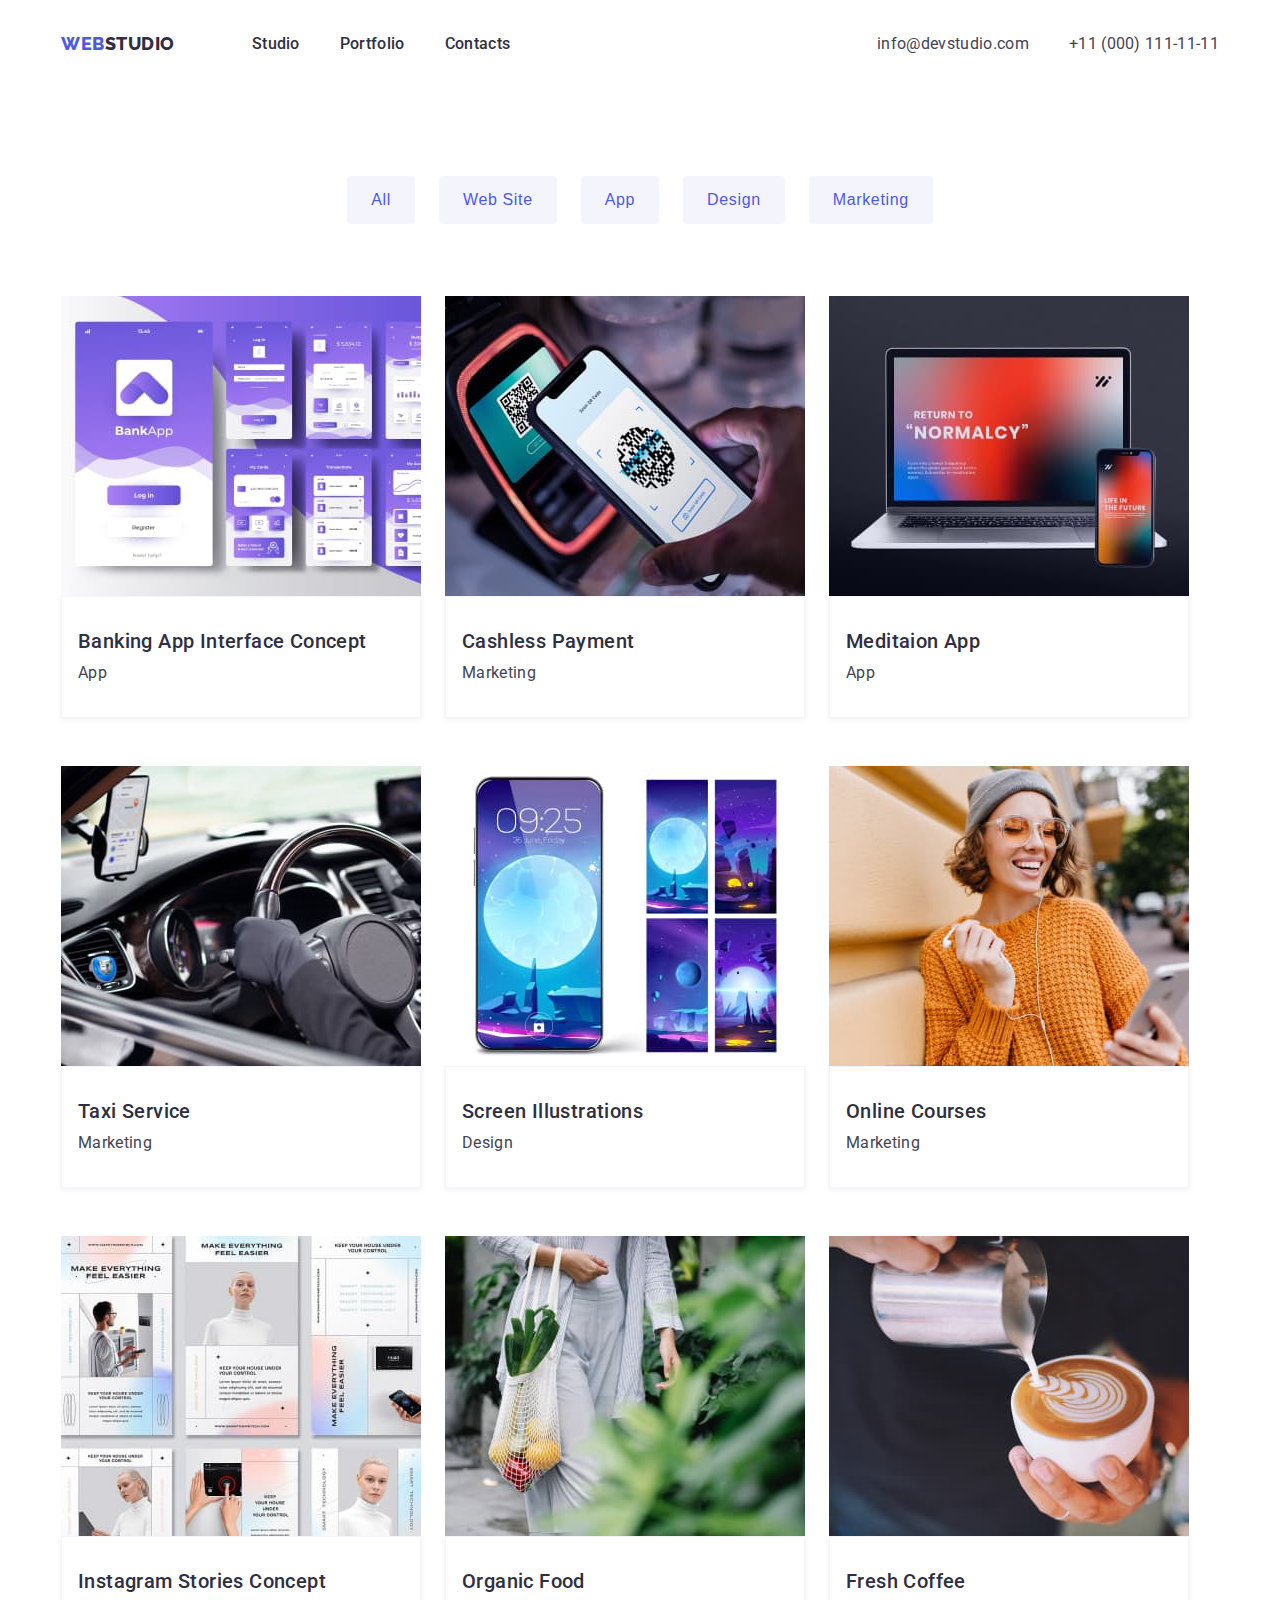
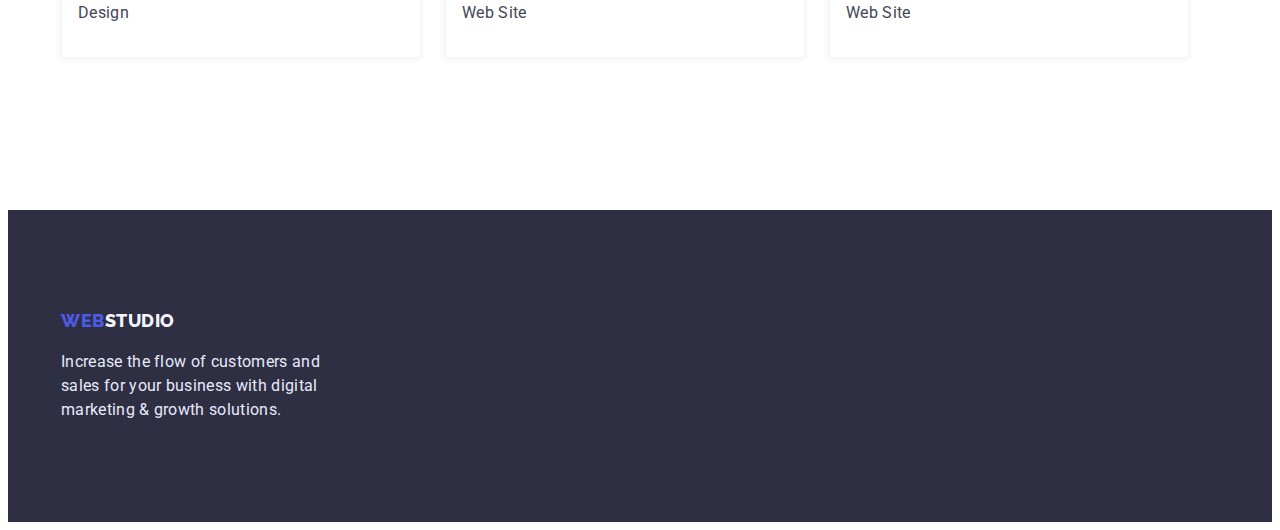
==== portfolio.html @ 528303ea "hw-3_save-1" ====
<!DOCTYPE html>
<html lang="en">
<head>
    <meta charset="UTF-8" />
    <meta http-equiv="X-UA-Compatible" content="IE=edge" />
    <meta name="viewport" content="width=device-width, initial-scale=1.0" />
    <title>Portfolio</title>
    <link rel="preconnect" href="https://fonts.googleapis.com" />
    <link rel="preconnect" href="https://fonts.gstatic.com" crossorigin />
    <link
      href="https://fonts.googleapis.com/css2?family=Raleway:wght@800&family=Roboto:wght@400;500;700;900&display=swap"
      rel="stylesheet"
    />
    <link
      rel="stylesheet"
      href="https://cdnjs.cloudflare.com/ajax/libs/modern-normalize/1.1.0/modern-normalize.min.css"
      integrity="sha512-wpPYUAdjBVSE4KJnH1VR1HeZfpl1ub8YT/NKx4PuQ5NmX2tKuGu6U/JRp5y+Y8XG2tV+wKQpNHVUX03MfMFn9Q=="
      crossorigin="anonymous"
      referrerpolicy="no-referrer"
    />
    <link rel="stylesheet" href="./css/styles.css" />
  </head>

  <body>
    <!------------------ <HEADER> ------------------->
    <header class="header">
      <div class="container heder-cotainer">
        <nav class="header-navigation">
          <a href="./index.html" class="logo link">
            <span class="logo-first-color logo link">Web</span>Studio
          </a>
          <ul class="header-list list">
            <li class="header-item">
              <a href="./index.html" class="header-link link breadcrumbs"
                >Studio</a
              >
            </li>
            <li class="header-item">
              <a href="./portfolio.html" class="header-link link breadcrumbs"
                >Portfolio</a
              >
            </li>
            <li class="header-item">
              <a href="/" class="header-link link breadcrumbs">Contacts</a>
            </li>
          </ul>
        </nav>
        <ul class="contacts-list list">
          <li class="contacts-item">
            <a
              href="mailto:info@devstudio.com"
              class="mail contacts breadcrumbs link"
              >info@devstudio.com</a
            >
          </li>
          <li class="contacts-item">
            <a href="tel:+110001111111" class="phone contacts breadcrumbs link"
              >+11 (000) 111-11-11</a
            >
          </li>
        </ul>
      </div>
    </header>
      <!------------------ <GALLERY  WORKS>---------------------------->
    <main class="main">
      <section class="button">
        <div class="container portfolio-container">
          <h1 class="visually-hidden">Portfolio</h1>
                    <ul class="button-list list">
              <li class="button-item">
                <button type="button" class="button-link">All</button>
              </li>
              <li class="button-item">
                <button type="button" class="button-link">Web Site</button>
              </li>
              <li class="button-item">
                <button type="button" class="button-link">App</button>
              </li>
              <li class="button-item">
                <button type="button" class="button-link">Design</button>
              </li>
              <li class="button-item">
                <button type="button" class="button-link">Marketing</button>
              </li>
            </ul>
          <ul class="gallery-works-list list">
            <li class="gallery-works-item">
              <a href="/" class="gallary-works-link link">
                <img
                  class="gallery-works-imag"
                  src="./images/works/banking.jpg"
                  alt="presentation of works"
                  width="360"
                />
                <div class="gallery-works-description">
                  <h2 class="gallery-works-title-small title-small">
                    Banking App Interface Concept
                  </h2>
                  <p class="gallery-works-subtitle subtitle">App</p>
                </div>
              </a>
            </li>
            <li class="gallery-works-item">
              <a href="/" class="gallry-works-link link">
                <img
                  class="gallery-imag"
                  src="./images/works/payment.jpg"
                  alt="presentation of works"
                  width="360"
                />
                <div class="gallery-works-description">
                  <h2 class="gallery-works-title-small title-small">
                    Cashless Payment
                  </h2>
                  <p class="gallery-works-subtitle subtitle">Marketing</p>
                </div>
              </a>
            </li>
            <li class="gallery-works-item">
              <a href="/" class="gallry-works-link link">
                <img
                  class="gallery-works-imag"
                  src="./images/works/meditaion.jpg"
                  alt="presentation of works"
                  width="360"
                />
                <div class="gallery-works-description">
                  <h2 class="gallery-works-title-small title-small">
                    Meditaion App
                  </h2>
                  <p class="gallery-works-subtitle subtitle">App</p>
                </div>
              </a>
            </li>
            <li class="gallery-works-item">
              <a href="/" class="gallry-works-link link">
                <img
                  class="gallery-works-imag"
                  src="./images/works/taxi.jpg"
                  alt="presentation of works"
                  width="360"
                />
                <div class="gallery-works-description">
                  <h2 class="gallery-works-title-small title-small">
                    Taxi Service
                  </h2>
                  <p class="gallery-works-subtitle subtitle">Marketing</p>
                </div>
              </a>
            </li>
            <li class="gallery-works-item">
              <a href="/" class="gallry-works-link link">
                <img
                  class="gallery-works-imag"
                  src="./images/works/screen.jpg"
                  alt="presentation of works"
                  width="360"
                />
                <div class="gallery-works-description">
                  <h2 class="gallery-works-title-small title-small">
                    Screen Illustrations
                  </h2>
                  <p class="gallery-works-subtitle subtitle">Design</p>
                </div>
              </a>
            </li>
            <li class="gallery-works-item">
              <a href="/" class="gallry-works-link link">
                <img
                  class="gallery-works-imag"
                  src="./images/works/online-courses.jpg"
                  alt="presentation of works"
                  width="360"
                />
                <div class="gallery-works-description">
                  <h2 class="gallery-works-title-small title-small">
                    Online Courses
                  </h2>
                  <p class="gallery-works-subtitle subtitle">Marketing</p>
                </div>
              </a>
            </li>
            <li class="gallery-works-item">
              <a href="/" class="gallry-works-link link">
                <img
                  class="gallery-works-imag"
                  src="./images/works/instagram-stories.jpg"
                  alt="presentation of works"
                  width="360"
                />
                <div class="gallery-works-description">
                  <h2 class="gallery-works-title-small title-small">
                    Instagram Stories Concept
                  </h2>
                  <p class="gallery-works-subtitle subtitle">Design</p>
                </div>
              </a>
            </li>
            <li class="gallery-works-item">
              <a href="/" class="gallry-works-link link">
                <img
                  class="gallery-works-imag"
                  src="./images/works/organic-food.jpg"
                  alt="presentation of works"
                  width="360"
                />
                <div class="gallery-works-description">
                  <h2 class="gallery-works-title-small title-small">
                    Organic Food
                  </h2>
                  <p class="gallery-works-subtitle subtitle">Web Site</p>
                </div>
              </a>
            </li>
            <li class="gallery-works-item">
              <a href="/" class="gallry-works-link link">
                <img
                  class="gallery-works-imag"
                  src="./images/works/fresh-coffee.jpg"
                  alt="presentation of works"
                  width="360"
                />
                <div class="gallery-works-description">
                  <h2 class="gallery-works-title-small title-small">
                    Fresh Coffee
                  </h2>
                  <p class="gallery-works-subtitle subtitle">Web Site</p>
                </div>
              </a>
            </li>
          </ul>
        </div>
      </section>
    </main>
    <!------------------ <footer>-------------------------------->
    <footer class="footer">
      <div class="container">
        <a href="./index.html" class="footer-logo logo link">
          <span class="footer-logo-first-color logo-first-color link">Web</span
          >Studio
        </a>
        <p class="footer-subtitle subtitle">
          Increase the flow of customers and sales for your business with digital
          marketing & growth solutions.
        </p>
      </div>
    </footer>
    <!------------------ </footer>------------------------------->
  </body>
</html>
---- css/styles.css ----
:root {
  --main-color: #2e2f42;
  --sekond-color: #4d5ae5;
  --background-color: #2e2f42;
  --text-color: #434455;
  --font-weight: 500;
}

body {
  font-family: "Roboto", sans-serif;
  font-weight: 400;
  background-color: #ffffff;
  font-size: 16px;
  line-height: 1.5;
}

h1,
h2,
h3,
h4,
p {
  margin: 0;
}

ul {
  margin: 0;
  padding-left: 0;
}

img {
  display: block;
}

button {
  cursor: pointer;
}

.list {
  list-style: none;
}

.link {
  text-decoration: none;
}

.container {
  width: 1158px;
  padding-left: 15px;
  padding-right: 15px;
  margin-left: auto;
  margin-right: auto;
}

.visually-hidden {
  position: absolute;
  width: 1px;
  height: 1px;
  margin: -1px;
  border: 0;
  padding: 0;

  white-space: nowrap;
  clip-path: inset(100%);
  clip: rect(0 0 0 0);
  overflow: hidden;
}

/* =================HEDER================== */
.header {
  padding-top: 24px;
  padding-bottom: 24px;
}
.heder-cotainer {
  display: flex;
  align-items: center;
}

.header-navigation {
  display: flex;
  align-items: center;
  margin-right: auto;
}

.header-list {
  display: flex;
  margin-left: 77px;
  gap: 40px;
}

.logo {
  font-family: "Raleway", sans-serif;
  font-weight: 800;
  font-size: 18px;
  line-height: 1.33;
  letter-spacing: 0.03em;
  text-transform: uppercase;
  color: var(--main-color);
}

.logo-first-color {
  color: var(--sekond-color);
}

.header-link {
  font-weight: var(--font-weight);
  letter-spacing: 0.02em;
  color: #2e2f42;
}

.breadcrumbs:hover,
.breadcrumbs:active {
  color: var(--sekond-color);
}

.contacts {
  color: var(--text-color);
}

.contacts-list {
  display: flex;
  gap: 40px;
}

.contacts-item {
  letter-spacing: 0.02em;
  color: var(--text-color);
}

.subtitle {
  letter-spacing: 0.02em;
  color: var(--text-color);
}

.titel-medium {
  font-weight: 700;
  font-size: 36px;
  line-height: 1.11;
  letter-spacing: 0.02em;
  text-transform: capitalize;
  color: var(--main-color);
  margin-bottom: 72px;
  text-align: center;
}

.title-small {
  font-weight: var(--font-weight);
  font-size: 20px;
  line-height: 1.2;
  letter-spacing: 0.02em;
  color: var(--main-color);
  margin-bottom: 8px;
}

/* =================HERO================== */

.section-hero {
  padding-top: 192px;
  padding-bottom: 192px;
  background-color: var(--background-color);
}

.hero-title {
  max-width: 496px;
  font-weight: 600;
  font-size: 56px;
  line-height: 1.07;
  letter-spacing: 0.02em;
  color: #ffffff;
  margin-left: auto;
  margin-right: auto;
  text-align: center;
}

/* =================BUTTON================== */
.button-hero {
  display: block;
  margin-top: 48px;
  margin-left: auto;
  margin-right: auto;
  padding: 16px;
  border: none;
  border-radius: 4px;
}


.button-list {
  display: flex;
  gap: 24px;
  margin-bottom: 72px;
justify-content: center;
}

.button-link {
  font-weight: var(--font-weight);
  font-size: 16px;
  line-height: 1.5;
  letter-spacing: 0.04em;
  background-color: #f4f4fd;
  color: var(--sekond-color);
  border: none;
  border-radius: 4px;
  padding: 12px 24px;
}

.button-link:hover,
.button-link:focus {
  background-color: #404bbf;
  color: #ffffff;
}

/* =================ABOUT================== */
.about {
  padding-top: 120px;
  padding-bottom: 120px;
}

.about-list{
  display: flex;
  gap: 24px;
}

/* =================GALLERY-ABOUT================== */
.section-gallery-about {
  padding-bottom: 120px;
}

.gallery-about {
  display: flex;
  gap: 24px;
}

.gallery-about-item {
  width: calc((100%-48px) / 3);
}

/* =================EMPLOYEES================== */

.employees {
  padding-top: 120px;
  padding-bottom: 120px;
  background: #f4f4fd;
}

.employees-list {
  display: flex;
  gap: 24px;
}

.employees-data {
  text-align: center;
  padding-top: 32px;
  padding-bottom: 32px;
  background: #FFFFFF;
box-shadow: 0px 1px 6px rgba(46, 47, 66, 0.08), 0px 1px 1px rgba(46, 47, 66, 0.16), 0px 2px 1px rgba(46, 47, 66, 0.08);
border-radius: 0px 0px 4px 4px;
}

/* =================GALLERY-WORKS================== */
.portfolio-container{

  padding-top: 96px;
  padding-bottom: 152px;

}

.gallery-works-list {
  display: flex;
  flex-wrap: wrap;
  column-gap: 24px;
  row-gap: 48px;
}


.gallery-works-description {
  display: block;
  padding-top: 32px;
  padding-bottom: 32px;
  padding-left: 16px;
  background: #FFFFFF;
border: 0.5px solid #F4F4FD;
box-shadow: 0px 1px 6px rgba(46, 47, 66, 0.08);
}


/* =================FOOTER================== */

.footer-logo {
  font-size: 18px;
  line-height: 1.17;
  color: #f4f4fd;
}

.footer-logo-first-color {
  font-size: 18px;
  line-height: 1.17;
}

.footer {
  background-color: var(--background-color);
  padding-top: 100px;
  padding-bottom: 100px;
}
.footer-subtitle {
  color: #e7e9fc;
  margin-top: 16px;
  max-width: 264px;
}
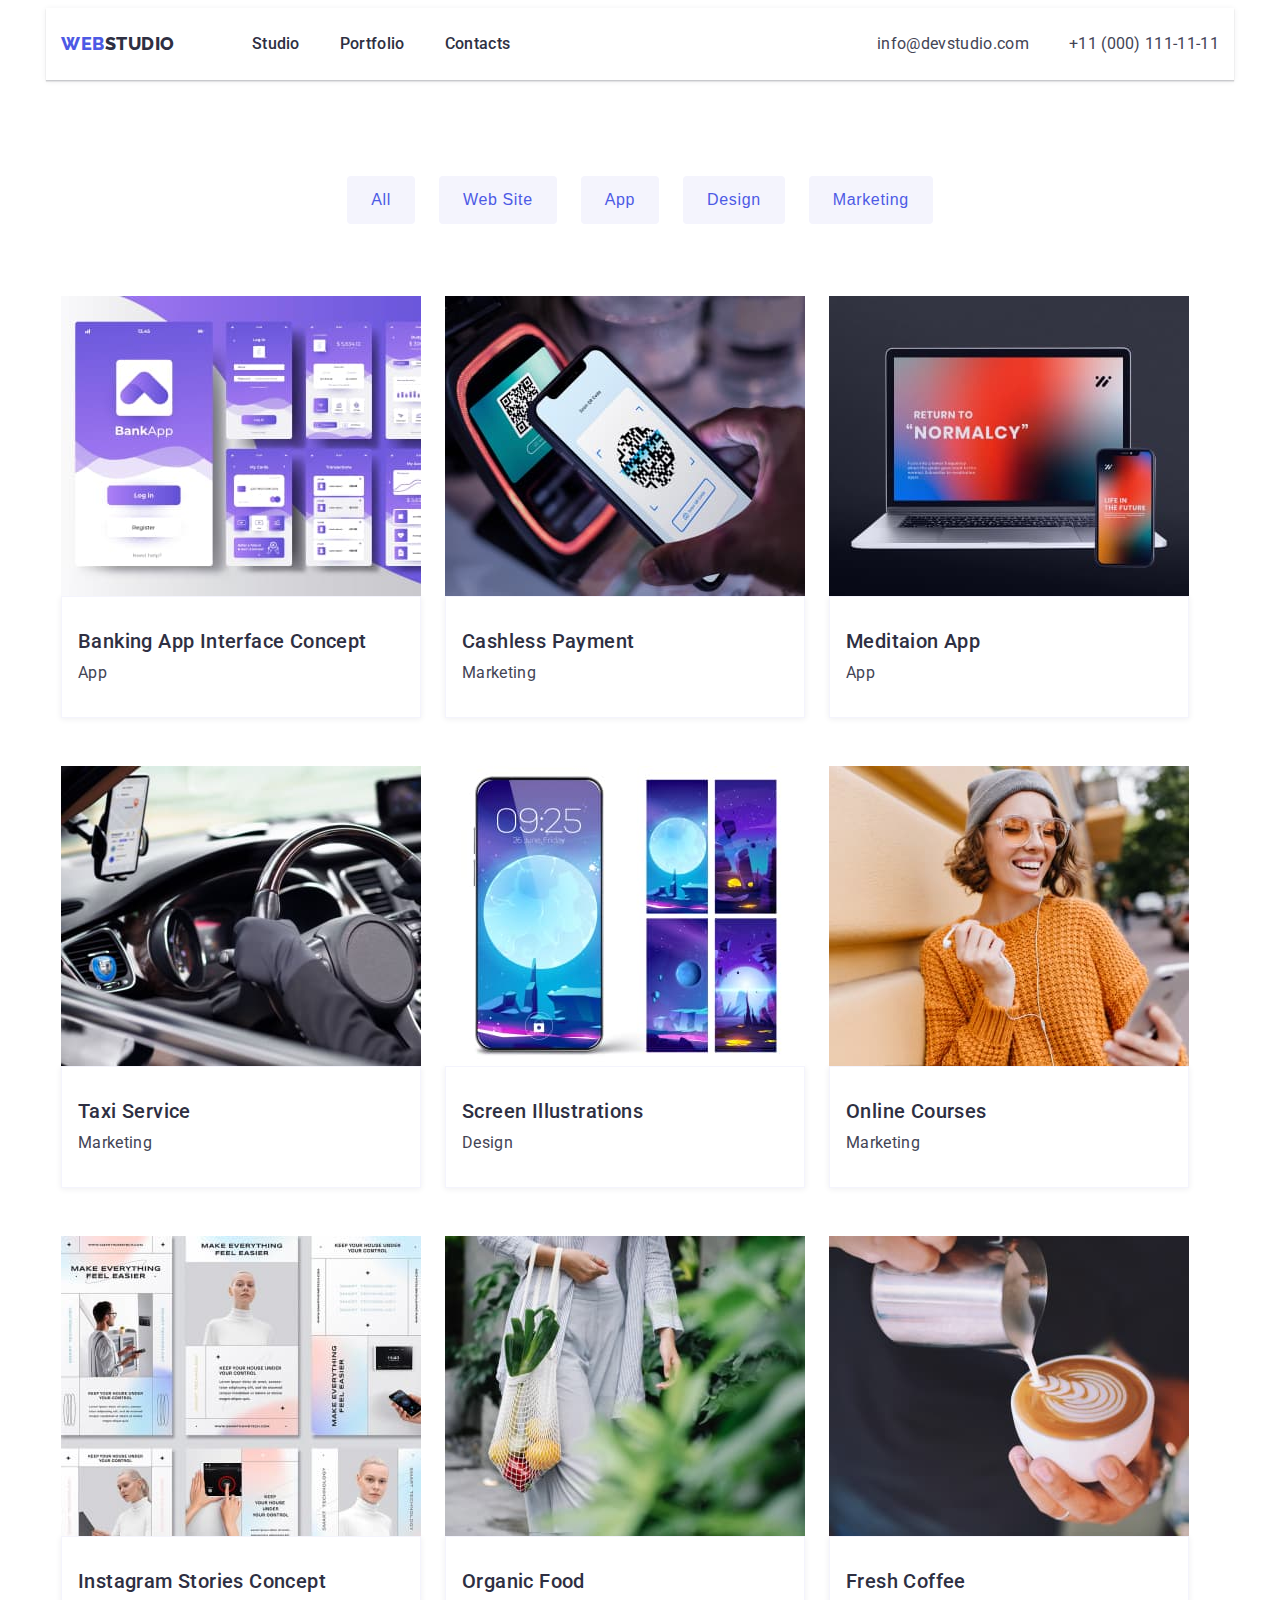
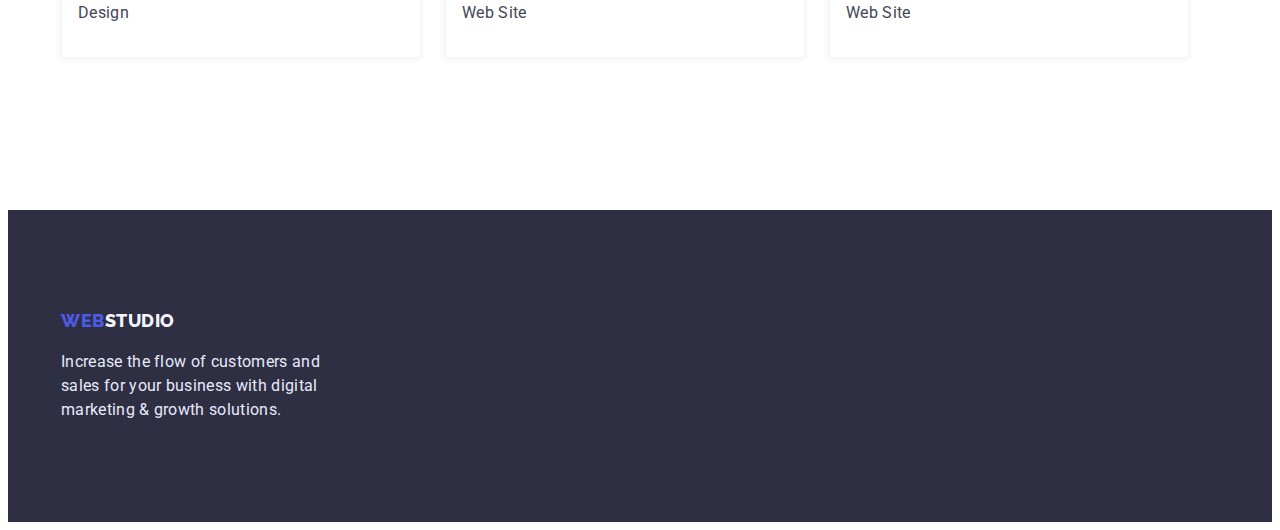
==== commit 513435b9: "hw-3_save-2" ====
--- a/portfolio.html
+++ b/portfolio.html
@@ -1,6 +1,6 @@
 <!DOCTYPE html>
 <html lang="en">
-<head>
+  <head>
     <meta charset="UTF-8" />
     <meta http-equiv="X-UA-Compatible" content="IE=edge" />
     <meta name="viewport" content="width=device-width, initial-scale=1.0" />
@@ -24,7 +24,7 @@
   <body>
     <!------------------ <HEADER> ------------------->
     <header class="header">
-      <div class="container heder-cotainer">
+      <div class="container heder-cotainer portfolio-heder-cotainer">
         <nav class="header-navigation">
           <a href="./index.html" class="logo link">
             <span class="logo-first-color logo link">Web</span>Studio
@@ -61,28 +61,28 @@
         </ul>
       </div>
     </header>
-      <!------------------ <GALLERY  WORKS>---------------------------->
+    <!------------------ <GALLERY  WORKS>---------------------------->
     <main class="main">
       <section class="button">
         <div class="container portfolio-container">
           <h1 class="visually-hidden">Portfolio</h1>
-                    <ul class="button-list list">
-              <li class="button-item">
-                <button type="button" class="button-link">All</button>
-              </li>
-              <li class="button-item">
-                <button type="button" class="button-link">Web Site</button>
-              </li>
-              <li class="button-item">
-                <button type="button" class="button-link">App</button>
-              </li>
-              <li class="button-item">
-                <button type="button" class="button-link">Design</button>
-              </li>
-              <li class="button-item">
-                <button type="button" class="button-link">Marketing</button>
-              </li>
-            </ul>
+          <ul class="button-list list">
+            <li class="button-item">
+              <button type="button" class="button-link">All</button>
+            </li>
+            <li class="button-item">
+              <button type="button" class="button-link">Web Site</button>
+            </li>
+            <li class="button-item">
+              <button type="button" class="button-link">App</button>
+            </li>
+            <li class="button-item">
+              <button type="button" class="button-link">Design</button>
+            </li>
+            <li class="button-item">
+              <button type="button" class="button-link">Marketing</button>
+            </li>
+          </ul>
           <ul class="gallery-works-list list">
             <li class="gallery-works-item">
               <a href="/" class="gallary-works-link link">
@@ -240,8 +240,8 @@
           >Studio
         </a>
         <p class="footer-subtitle subtitle">
-          Increase the flow of customers and sales for your business with digital
-          marketing & growth solutions.
+          Increase the flow of customers and sales for your business with
+          digital marketing & growth solutions.
         </p>
       </div>
     </footer>
--- a/css/styles.css
+++ b/css/styles.css
@@ -66,13 +66,18 @@
 }
 
 /* =================HEDER================== */
-.header {
+
+.heder-cotainer {
+  display: flex;
   padding-top: 24px;
   padding-bottom: 24px;
-}
-.heder-cotainer {
-  display: flex;
   align-items: center;
+}
+
+.portfolio-heder-cotainer {
+  background: #ffffff;
+  box-shadow: 0px 2px 1px rgba(46, 47, 66, 0.08),
+    0px 1px 1px rgba(46, 47, 66, 0.16), 0px 1px 6px rgba(46, 47, 66, 0.08);
 }
 
 .header-navigation {
@@ -182,12 +187,11 @@
   border-radius: 4px;
 }
 
-
 .button-list {
   display: flex;
   gap: 24px;
   margin-bottom: 72px;
-justify-content: center;
+  justify-content: center;
 }
 
 .button-link {
@@ -214,7 +218,7 @@
   padding-bottom: 120px;
 }
 
-.about-list{
+.about-list {
   display: flex;
   gap: 24px;
 }
@@ -250,17 +254,16 @@
   text-align: center;
   padding-top: 32px;
   padding-bottom: 32px;
-  background: #FFFFFF;
-box-shadow: 0px 1px 6px rgba(46, 47, 66, 0.08), 0px 1px 1px rgba(46, 47, 66, 0.16), 0px 2px 1px rgba(46, 47, 66, 0.08);
-border-radius: 0px 0px 4px 4px;
+  background: #ffffff;
+  box-shadow: 0px 1px 6px rgba(46, 47, 66, 0.08),
+    0px 1px 1px rgba(46, 47, 66, 0.16), 0px 2px 1px rgba(46, 47, 66, 0.08);
+  border-radius: 0px 0px 4px 4px;
 }
 
 /* =================GALLERY-WORKS================== */
-.portfolio-container{
-
+.portfolio-container {
   padding-top: 96px;
   padding-bottom: 152px;
-
 }
 
 .gallery-works-list {
@@ -269,18 +272,16 @@
   column-gap: 24px;
   row-gap: 48px;
 }
-
 
 .gallery-works-description {
   display: block;
   padding-top: 32px;
   padding-bottom: 32px;
   padding-left: 16px;
-  background: #FFFFFF;
-border: 0.5px solid #F4F4FD;
-box-shadow: 0px 1px 6px rgba(46, 47, 66, 0.08);
-}
-
+  background: #ffffff;
+  border: 0.5px solid #f4f4fd;
+  box-shadow: 0px 1px 6px rgba(46, 47, 66, 0.08);
+}
 
 /* =================FOOTER================== */
 
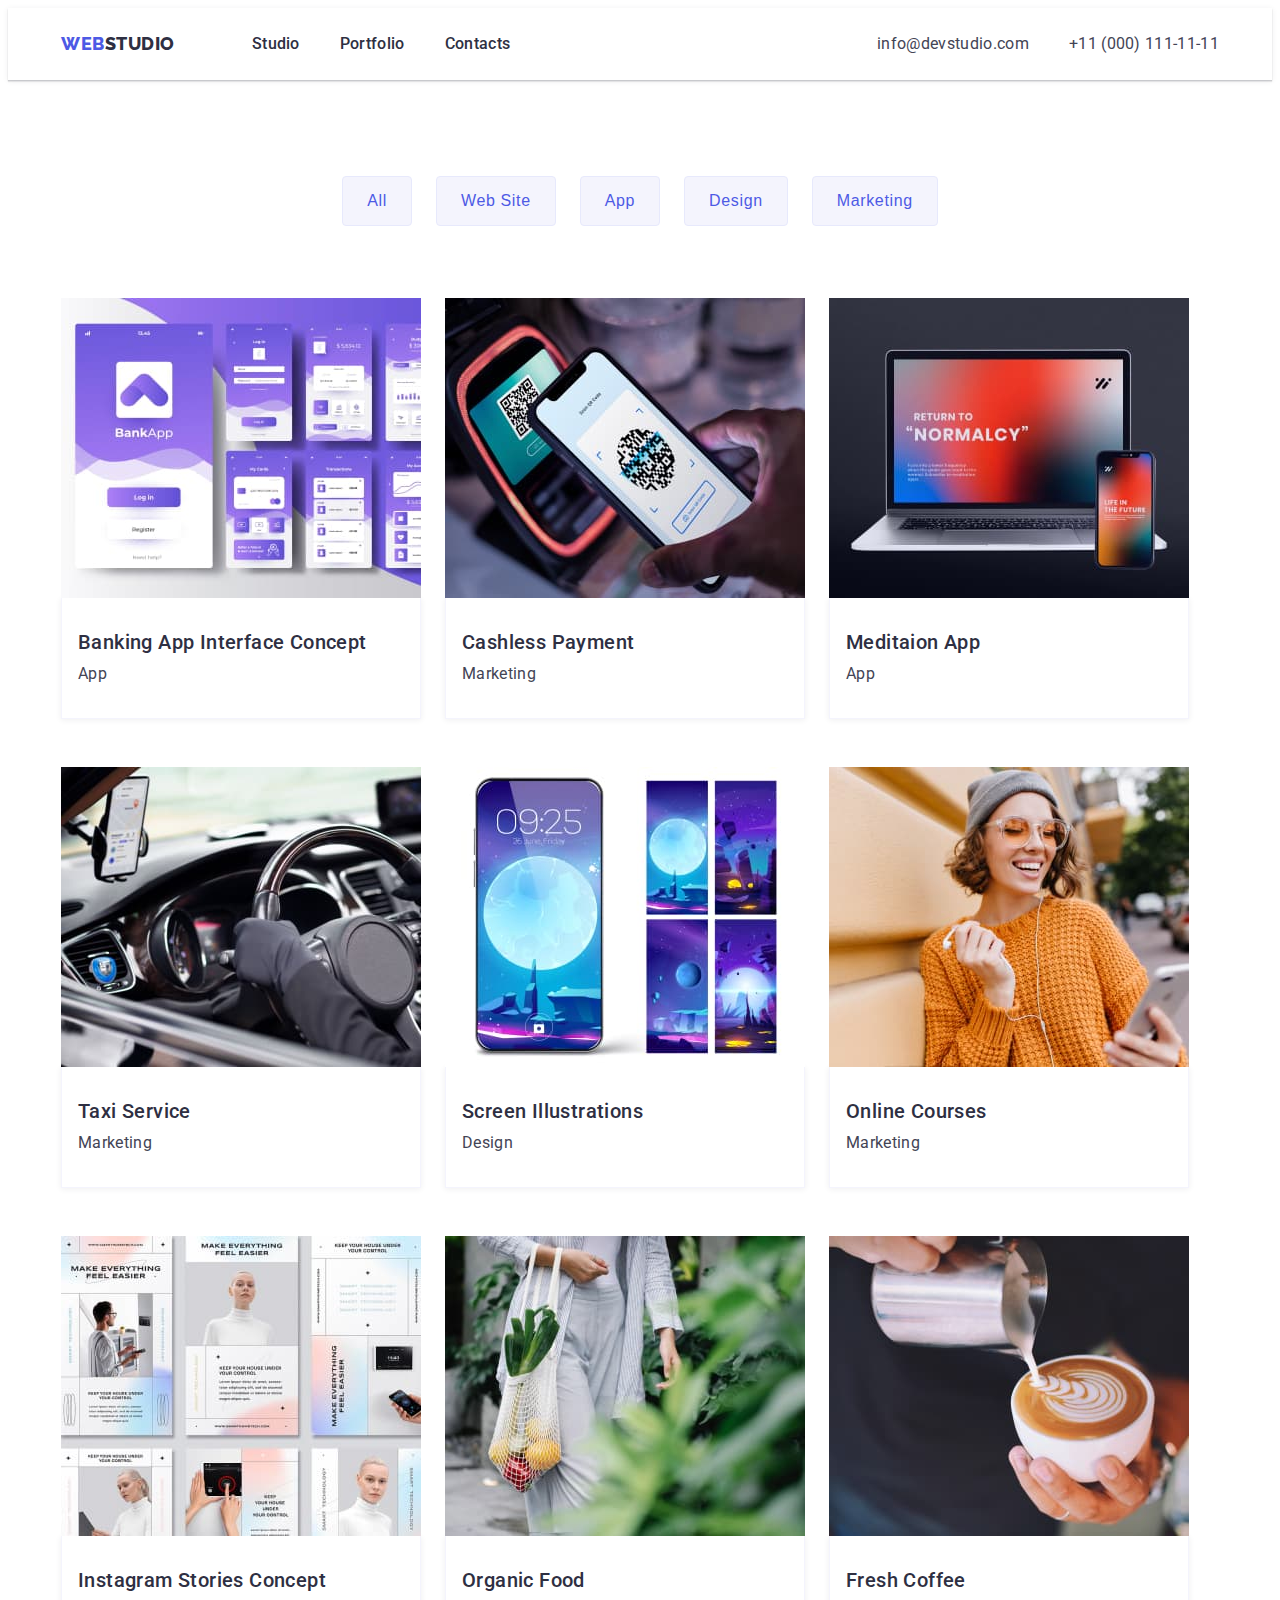
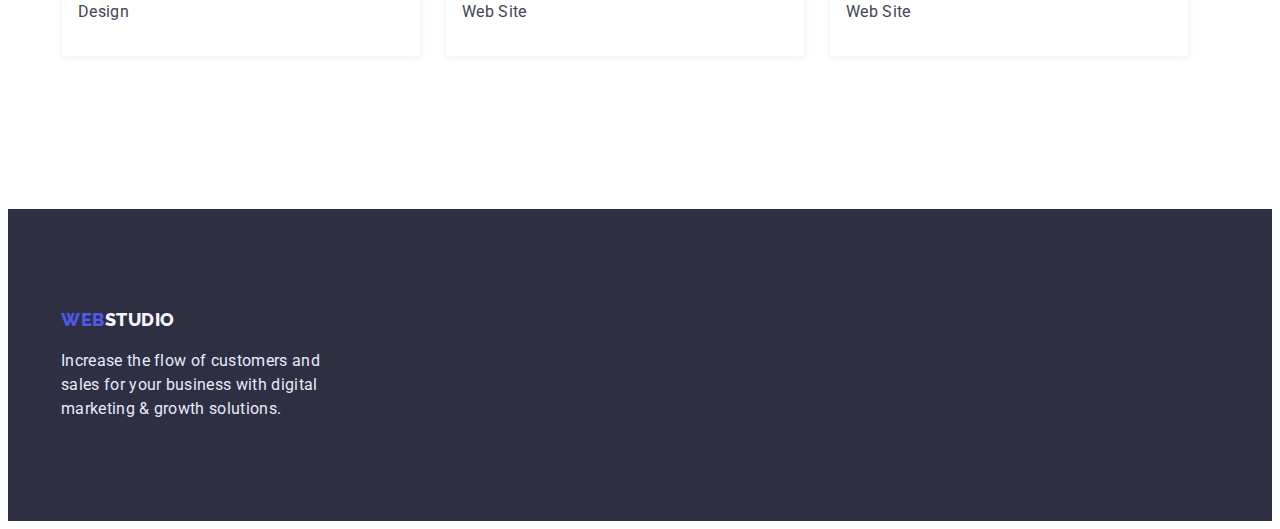
==== commit ddc831d8: "hw-3_save-4" ====
--- a/portfolio.html
+++ b/portfolio.html
@@ -23,8 +23,8 @@
 
   <body>
     <!------------------ <HEADER> ------------------->
-    <header class="header">
-      <div class="container heder-cotainer portfolio-heder-cotainer">
+    <header class="header portfolio-header">
+      <div class="container heder-container">
         <nav class="header-navigation">
           <a href="./index.html" class="logo link">
             <span class="logo-first-color logo link">Web</span>Studio
@@ -63,7 +63,7 @@
     </header>
     <!------------------ <GALLERY  WORKS>---------------------------->
     <main class="main">
-      <section class="button">
+      <section class="button-gallery-works">
         <div class="container portfolio-container">
           <h1 class="visually-hidden">Portfolio</h1>
           <ul class="button-list list">
--- a/css/styles.css
+++ b/css/styles.css
@@ -67,29 +67,34 @@
 
 /* =================HEDER================== */
 
-.heder-cotainer {
-  display: flex;
+.heder-container {
+  display: flex;
+  align-items: center;
+}
+
+.portfolio-header {
+  box-shadow: 0px 2px 1px rgba(46, 47, 66, 0.08),
+    0px 1px 1px rgba(46, 47, 66, 0.16), 0px 1px 6px rgba(46, 47, 66, 0.08);
+  left: 0px;
+  top: 0px;
+}
+
+.header-navigation {
+  display: flex;
+  align-items: center;
+  margin-right: auto;
+}
+
+.header-list {
+  display: flex;
+  margin-left: 77px;
+  gap: 40px;
+}
+
+.breadcrumbs {
+  display: block;
   padding-top: 24px;
   padding-bottom: 24px;
-  align-items: center;
-}
-
-.portfolio-heder-cotainer {
-  background: #ffffff;
-  box-shadow: 0px 2px 1px rgba(46, 47, 66, 0.08),
-    0px 1px 1px rgba(46, 47, 66, 0.16), 0px 1px 6px rgba(46, 47, 66, 0.08);
-}
-
-.header-navigation {
-  display: flex;
-  align-items: center;
-  margin-right: auto;
-}
-
-.header-list {
-  display: flex;
-  margin-left: 77px;
-  gap: 40px;
 }
 
 .logo {
@@ -187,6 +192,26 @@
   border-radius: 4px;
 }
 
+.main-button-link {
+  font-weight: 600;
+  font-size: 16px;
+  line-height: 1.18;
+  letter-spacing: 0.04em;
+  color: #ffffff;
+  background: var(--sekond-color);
+  box-shadow: 0px 4px 4px rgba(0, 0, 0, 0.15);
+  border-radius: 4px;
+}
+
+.main-button-link:hover {
+  box-shadow: 0px 1px 6px rgba(46, 47, 66, 0.08),
+    0px 1px 1px rgba(46, 47, 66, 0.16), 0px 2px 1px rgba(46, 47, 66, 0.08);
+}
+
+.main-button-link:focus {
+  background: #404bbf;
+  box-shadow: 0px 4px 4px rgba(0, 0, 0, 0.15);
+}
 .button-list {
   display: flex;
   gap: 24px;
@@ -199,17 +224,20 @@
   font-size: 16px;
   line-height: 1.5;
   letter-spacing: 0.04em;
+  padding: 12px 24px;
   background-color: #f4f4fd;
   color: var(--sekond-color);
-  border: none;
+  border: 1px solid #e7e9fc;
   border-radius: 4px;
-  padding: 12px 24px;
 }
 
 .button-link:hover,
 .button-link:focus {
-  background-color: #404bbf;
+  background-color: var(--sekond-color);
   color: #ffffff;
+  box-shadow: 0px 3px 1px rgba(0, 0, 0, 0.1), 0px 2px 1px rgba(0, 0, 0, 0.08),
+    0px 2px 2px rgba(0, 0, 0, 0.12);
+  border-radius: 4px;
 }
 
 /* =================ABOUT================== */
@@ -261,7 +289,7 @@
 }
 
 /* =================GALLERY-WORKS================== */
-.portfolio-container {
+.button-gallery-works {
   padding-top: 96px;
   padding-bottom: 152px;
 }
@@ -279,7 +307,9 @@
   padding-bottom: 32px;
   padding-left: 16px;
   background: #ffffff;
-  border: 0.5px solid #f4f4fd;
+  border-left: 0.5px solid #f4f4fd;
+  border-right: 0.5px solid #f4f4fd;
+  border-bottom: 0.5px solid #f4f4fd;
   box-shadow: 0px 1px 6px rgba(46, 47, 66, 0.08);
 }
 
